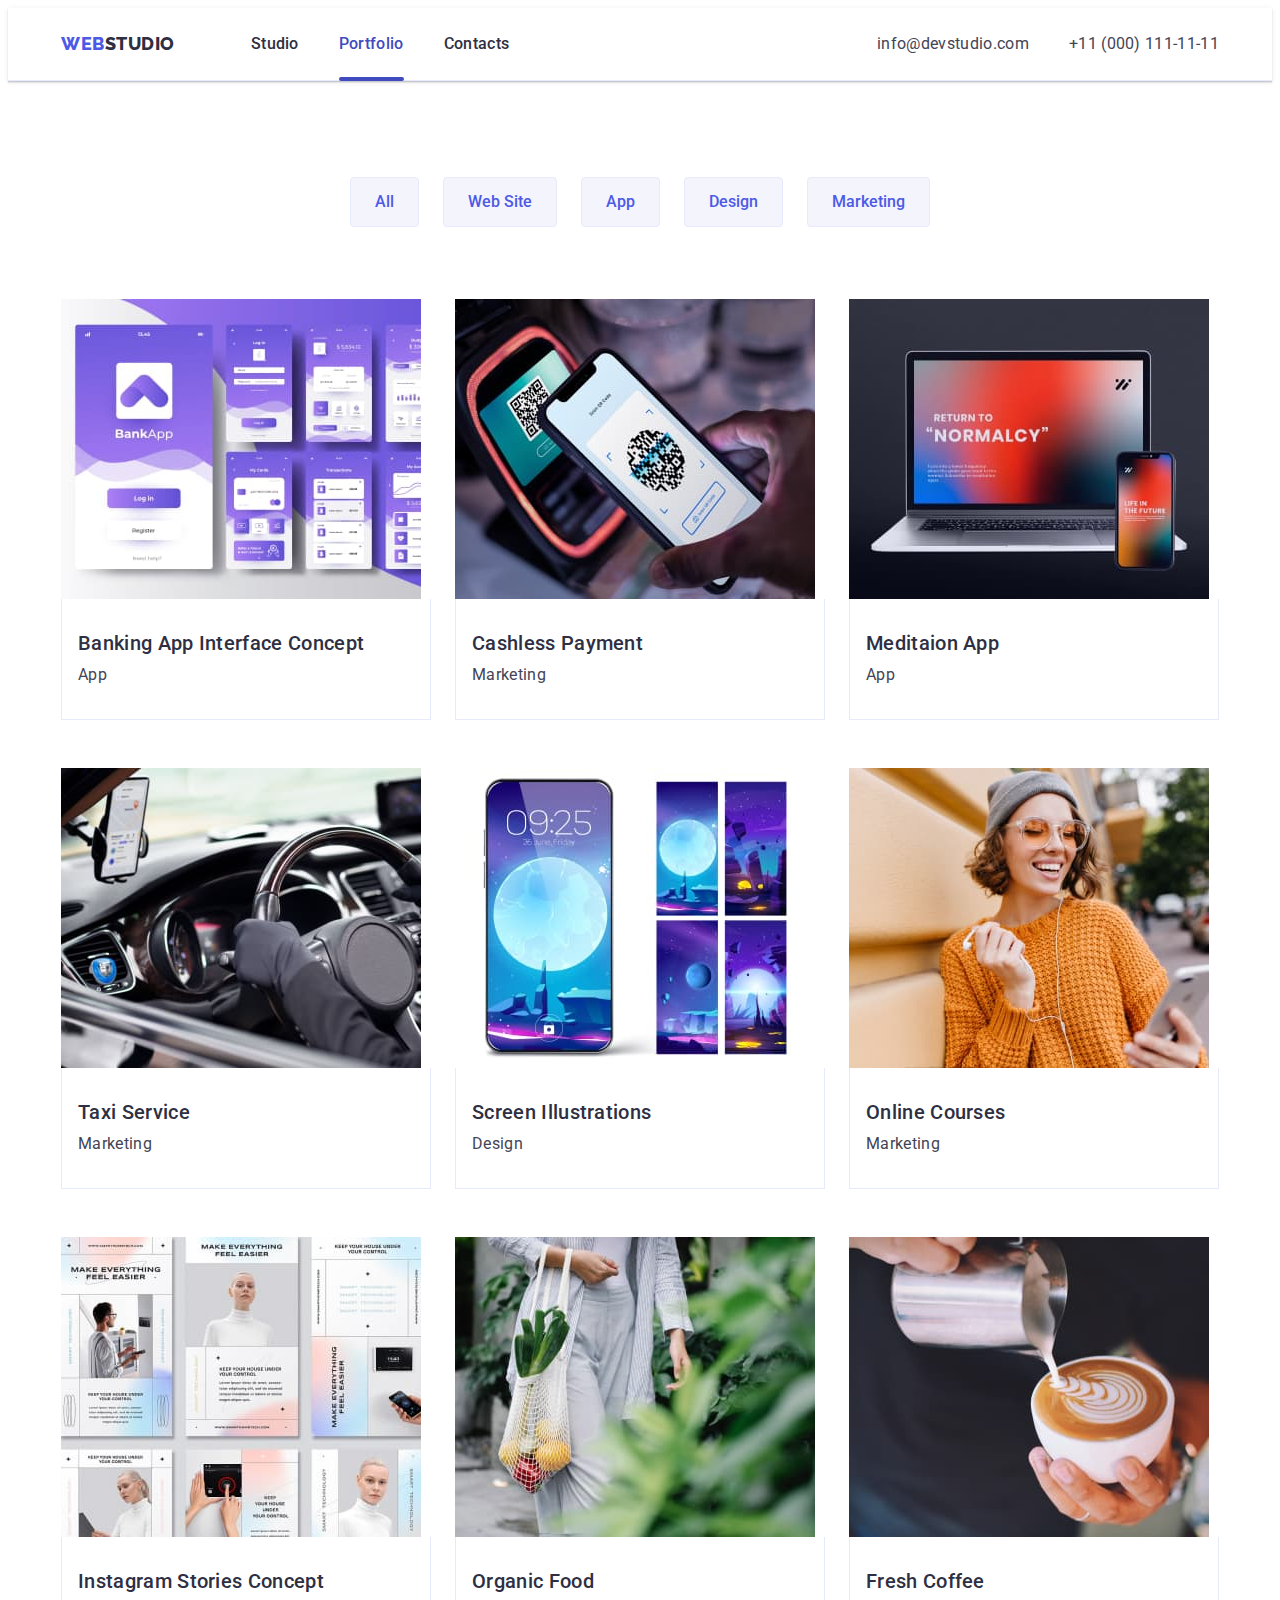
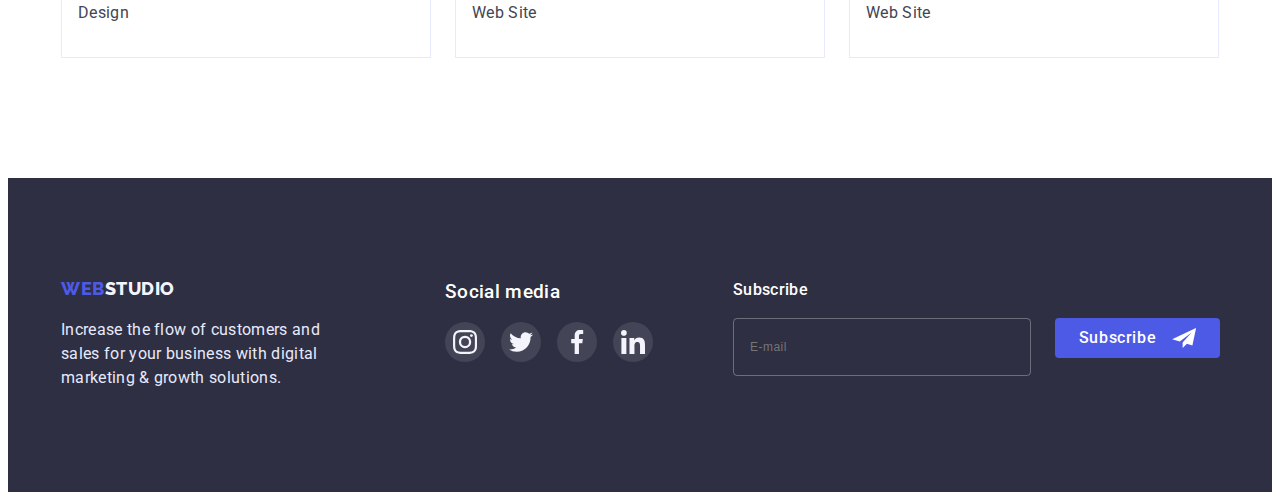
==== portfolio.html @ 8d7dc29b "Initial commit" ====
<!DOCTYPE html>
<html lang="en">
  <head>
    <meta charset="UTF-8" />
    <meta http-equiv="X-UA-Compatible" content="IE=edge" />
    <meta name="viewport" content="width=device-width, initial-scale=1.0" />
    <title>Portfolio</title>

    <link rel="preconnect" href="https://fonts.googleapis.com" />
    <link rel="preconnect" href="https://fonts.gstatic.com" crossorigin />
    <link
      href="https://fonts.googleapis.com/css2?family=Raleway:wght@800&family=Roboto:wght@400;500;700;900&display=swap"
      rel="stylesheet"
    />

    <link
      rel="stylesheet"
      href="https://cdnjs.cloudflare.com/ajax/libs/modern-normalize/1.1.0/modern-normalize.min.css"
      integrity="sha512-wpPYUAdjBVSE4KJnH1VR1HeZfpl1ub8YT/NKx4PuQ5NmX2tKuGu6U/JRp5y+Y8XG2tV+wKQpNHVUX03MfMFn9Q=="
      crossorigin="anonymous"
      referrerpolicy="no-referrer"
    />

    <link rel="stylesheet" href="./css/styles.css" />
  </head>
  <body>
    <!-- Шапка -->
    <header class="header">
      <div class="container">
        <div class="heder-container">
          <nav class="nav">
            <a href="./index.html" class="logo-header"
              ><span class="web">WEB</span>STUDIO</a
            >
            <ul class="nav-list list">
              <li class="nav-item">
                <a class="nav-link" href="./index.html">Studio</a>
              </li>
              <li class="nav-item">
                <a class="nav-link current" href="./portfolio.html"
                  >Portfolio</a
                >
              </li>
              <li class="nav-item">
                <a class="nav-link" href="">Contacts</a>
              </li>
            </ul>
          </nav>

          <!-- контакти -->

          <address class="address">
            <ul class="address-list list">
              <li class="address-item">
                <a class="link-address" href="mailto:info@devstudio.com"
                  >info@devstudio.com</a
                >
              </li>
              <li>
                <a class="link-address" href="tel:+110001111111"
                  >+11 (000) 111-11-11</a
                >
              </li>
            </ul>
          </address>
        </div>
      </div>
    </header>

    <main>
      <section class="section-filter">
        <div class="container">
          <h1 class="visually-hidden">Filter</h1>
          <ul class="filter-list list">
            <li class="buton">
              <button type="button" class="filter-button">All</button>
            </li>
            <li class="buton">
              <button type="button" class="filter-button">Web Site</button>
            </li>
            <li class="buton">
              <button type="button" class="filter-button">App</button>
            </li>
            <li class="buton">
              <button type="button" class="filter-button">Design</button>
            </li>
            <li class="buton">
              <button type="button" class="filter-button">Marketing</button>
            </li>
          </ul>
          <ul class="portfolio-list list">
            <li class="portfolio-list-item">
              <div class="portfolio-card">
                <div class="portfolio-img">
                  <img
                    src="./images/banking-app.jpg"
                    alt="banking-app"
                    width="360"
                  />
                  <div class="portfolio-description">
                    <p>
                      14 Stylish and User-Friendly App Design Concepts · Task
                      Manager App · Calorie Tracker App · Exotic Fruit Ecommerce
                      App · Cloud Storage App
                    </p>
                  </div>
                </div>
                <div class="portfolio-container">
                  <h2 class="portfolio-title">Banking App Interface Concept</h2>
                  <p class="portfolio-text">App</p>
                </div>
              </div>
            </li>
            <li class="portfolio-list-item">
              <div class="portfolio-card">
                <div class="portfolio-img">
                  <img
                    src="./images/cashless-payment.jpg"
                    alt="cashless-payment"
                    width="360"
                  />
                  <div class="portfolio-description">
                    <p>
                      14 Stylish and User-Friendly App Design Concepts · Task
                      Manager App · Calorie Tracker App · Exotic Fruit Ecommerce
                      App · Cloud Storage App
                    </p>
                  </div>
                </div>
                <div class="portfolio-container">
                  <h2 class="portfolio-title">Cashless Payment</h2>
                  <p class="portfolio-text">Marketing</p>
                </div>
              </div>
            </li>
            <li class="portfolio-list-item">
              <div class="portfolio-card">
                <div class="portfolio-img">
                  <img
                    src="./images/meditaion-app.jpg"
                    alt="meditaion-app"
                    width="360"
                  />
                  <div class="portfolio-description">
                    <p>
                      14 Stylish and User-Friendly App Design Concepts · Task
                      Manager App · Calorie Tracker App · Exotic Fruit Ecommerce
                      App · Cloud Storage App
                    </p>
                  </div>
                </div>
                <div class="portfolio-container">
                  <h2 class="portfolio-title">Meditaion App</h2>
                  <p class="portfolio-text">App</p>
                </div>
              </div>
            </li>
            <li class="portfolio-list-item">
              <div class="portfolio-card">
                <div class="portfolio-img">
                  <img
                    src="./images/taxi-service.jpg"
                    alt="taxi-service"
                    width="360"
                  />
                  <div class="portfolio-description">
                    <p>
                      14 Stylish and User-Friendly App Design Concepts · Task
                      Manager App · Calorie Tracker App · Exotic Fruit Ecommerce
                      App · Cloud Storage App
                    </p>
                  </div>
                </div>
                <div class="portfolio-container">
                  <h2 class="portfolio-title">Taxi Service</h2>
                  <p class="portfolio-text">Marketing</p>
                </div>
              </div>
            </li>
            <li class="portfolio-list-item">
              <div class="portfolio-card">
                <div class="portfolio-img">
                  <img
                    src="./images/screen-illustrations.jpg"
                    alt="screen-illustrations"
                    width="360"
                  />
                  <div class="portfolio-description">
                    <p>
                      14 Stylish and User-Friendly App Design Concepts · Task
                      Manager App · Calorie Tracker App · Exotic Fruit Ecommerce
                      App · Cloud Storage App
                    </p>
                  </div>
                </div>
                <div class="portfolio-container">
                  <h2 class="portfolio-title">Screen Illustrations</h2>
                  <p class="portfolio-text">Design</p>
                </div>
              </div>
            </li>
            <li class="portfolio-list-item">
              <div class="portfolio-card">
                <div class="portfolio-img">
                  <img
                    src="./images/online-courses.jpg"
                    alt="online-courses"
                    width="360"
                  />
                  <div class="portfolio-description">
                    <p>
                      14 Stylish and User-Friendly App Design Concepts · Task
                      Manager App · Calorie Tracker App · Exotic Fruit Ecommerce
                      App · Cloud Storage App
                    </p>
                  </div>
                </div>
                <div class="portfolio-container">
                  <h2 class="portfolio-title">Online Courses</h2>
                  <p class="portfolio-text">Marketing</p>
                </div>
              </div>
            </li>
            <li class="portfolio-list-item">
              <div class="portfolio-card">
                <div class="portfolio-img">
                  <img
                    src="./images/instagram-stories-concept.jpg"
                    alt="instagram-stories-concept"
                    width="360"
                  />
                  <div class="portfolio-description">
                    <p>
                      14 Stylish and User-Friendly App Design Concepts · Task
                      Manager App · Calorie Tracker App · Exotic Fruit Ecommerce
                      App · Cloud Storage App
                    </p>
                  </div>
                </div>
                <div class="portfolio-container">
                  <h2 class="portfolio-title">Instagram Stories Concept</h2>
                  <p class="portfolio-text">Design</p>
                </div>
              </div>
            </li>
            <li class="portfolio-list-item">
              <div class="portfolio-card">
                <div class="portfolio-img">
                  <img
                    src="./images/organic-food.jpg"
                    alt="organic-food"
                    width="360"
                  />
                  <div class="portfolio-description">
                    <p>
                      14 Stylish and User-Friendly App Design Concepts · Task
                      Manager App · Calorie Tracker App · Exotic Fruit Ecommerce
                      App · Cloud Storage App
                    </p>
                  </div>
                </div>
                <div class="portfolio-container">
                  <h2 class="portfolio-title">Organic Food</h2>
                  <p class="portfolio-text">Web Site</p>
                </div>
              </div>
            </li>
            <li class="portfolio-list-item">
              <div class="portfolio-card">
                <div class="portfolio-img">
                  <img
                    src="./images/fresh-coffee.jpg"
                    alt="fresh-coffee"
                    width="360"
                  />
                  <div class="portfolio-description">
                    <p>
                      14 Stylish and User-Friendly App Design Concepts · Task
                      Manager App · Calorie Tracker App · Exotic Fruit Ecommerce
                      App · Cloud Storage App
                    </p>
                  </div>
                </div>
                <div class="portfolio-container">
                  <h2 class="portfolio-title">Fresh Coffee</h2>
                  <p class="portfolio-text">Web Site</p>
                </div>
              </div>
            </li>
          </ul>
        </div>
      </section>
    </main>

    <footer class="footer">
      <div class="container">
        <div class="footer-container">
          <div class="footer-text-container">
            <a href="./index.html" class="logo-footer"
              ><span class="web-footer">WEB</span>STUDIO</a
            >
            <p class="footer-text">
              Increase the flow of customers and sales for your business with
              digital marketing & growth solutions.
            </p>
          </div>

          <div class="footer-container-social">
            <h3 class="footer-social-text">Social media</h3>
            <ul class="footer-list list">
              <li class="footer-list-item">
                <a class="footer-link" href="">
                  <svg class="footer-icon">
                    <use href="./images/icons.svg#icon-instagram"></use>
                  </svg>
                </a>
              </li>
              <li class="footer-list-item">
                <a class="footer-link" href="">
                  <svg class="footer-icon">
                    <use href="./images/icons.svg#icon-twitter"></use>
                  </svg>
                </a>
              </li>
              <li class="footer-list-item">
                <a class="footer-link" href="">
                  <svg class="footer-icon">
                    <use href="./images/icons.svg#icon-facebook"></use>
                  </svg>
                </a>
              </li>
              <li class="footer-list-item">
                <a class="footer-link" href="">
                  <svg class="footer-icon">
                    <use href="./images/icons.svg#icon-linkedin"></use>
                  </svg>
                </a>
              </li>
            </ul>
          </div>

          <div class="footer-form">
            <p class="footer-form-title">Subscribe</p>
            <form class="subscription-form" name="mail">
              <input
                class="subscription"
                type="email"
                name="email"
                placeholder="E-mail"
              />
              <button class="button-footer" type="submit">
                Subscribe
                <svg width="24" height="20">
                  <use href="./images/icons.svg#icon-icon-send"></use>
                </svg>
              </button>
            </form>
          </div>
        </div>
      </div>
    </footer>
  </body>
</html>
---- css/styles.css ----
:root {
  --color-primary: #2e2f42;
  --color-primary-inverted: #ffffff;
  --color-inverted: #f4f4fd;
  --color-secondary: #434455;
  --color-secondary-inverted: #4d5ae5;
  --color-footer-text: #e7e9fc;
  --color-hover: #404bbf;
  --color-lihte: #e5e5e5;
  --color-background-modal: #fcfcfc;
}

body {
  color: var(--color-secondary);
  background-color: var(--color-primary-inverted);
  font-family: "Roboto", sans-serif;
  font-size: 16px;
  line-height: 1.5;
  letter-spacing: 0.02em;
}

.container {
  max-width: 1158px;
  margin: 0 auto;
  padding: 0 15px;
}

.visually-hidden {
  position: absolute;
  width: 1px;
  height: 1px;
  margin: -1px;
  border: 0;
  padding: 0;
  white-space: nowrap;
  clip-path: inset(100%);
  clip: rect(0 0 0 0);
  overflow: hidden;
}

p,
h1,
h2,
h3,
h4,
h5,
h6 {
  margin: 0;
}

.list {
  list-style: none;
}

img {
  display: block;
  max-width: 100%;
  height: auto;
}

.feature,
.works,
.team {
  padding-bottom: 120px;
}

/* шапка */
.header {
  border-bottom: 1px solid var(--color-footer-text);
  box-shadow: 0px 2px 1px rgba(46, 47, 66, 0.08),
    0px 1px 1px rgba(46, 47, 66, 0.16), 0px 1px 6px rgba(46, 47, 66, 0.08);
}

.heder-container {
  display: flex;
}

/* навігація */

.logo-header {
  padding-top: 24px;
  padding-bottom: 24px;
}
.nav {
  display: flex;
  align-items: center;
}

.nav-list {
  display: flex;
  align-items: center;
  gap: 40px;
  margin: 0;
  padding-left: 0;
}

.current::after {
  position: absolute;
  left: 0;
  bottom: -4px;
  background-color: var(--color-hover);
  width: 100%;
  height: 4px;
  border-radius: 2px;
  content: "";
}

.nav-link {
  position: relative;
  padding-top: 24px;
  padding-bottom: 24px;
  color: var(--color-primary);
  text-decoration: none;
  font-weight: 500;
  transition: color 250ms cubic-bezier(0.4, 0, 0.2, 1);
}

.nav-link:hover,
.nav-link:focus {
  color: var(--color-hover);
}

.nav-list .nav-link.current {
  color: var(--color-hover);
}

/* адрес */
.address {
  display: flex;
  margin-left: auto;
  align-items: center;
}

.address-list {
  display: flex;
  align-items: center;
  gap: 40px;
  margin: 0;
  padding-left: 0;
}

.link-address {
  color: var(--color-secondary);
  text-decoration: none;
  font-style: normal;
  transition: color 250ms cubic-bezier(0.4, 0, 0.2, 1);
}

.link-address:hover,
.link-address:focus {
  color: var(--color-hover);
}

/* логотип */
.logo-header {
  margin-right: 76px;
  color: var(--color-primary);
  text-decoration: none;
  font-family: "Raleway";
  font-weight: 800;
  font-size: 18px;
  line-height: 1.33;
  letter-spacing: 0.03em;
  text-transform: uppercase;
}
.web {
  color: var(--color-secondary-inverted);
}

/* герой */
.hero {
  padding-top: 188px;
  padding-bottom: 188px;
  background-color: var(--color-secondary);
  background-image: linear-gradient(
      rgba(46, 47, 66, 0.7),
      rgba(46, 47, 66, 0.7)
    ),
    url(../images/background-hero.jpg);
  background-repeat: no-repeat;
  background-size: cover;
  background-position: center;
  text-align: center;
  max-width: 1440px;
  margin-left: auto;
  margin-right: auto;
}
.button-servise {
  color: var(--color-inverted);
  background-color: var(--color-secondary-inverted);
  box-shadow: 0px 4px 4px rgba(0, 0, 0, 0.15);
  border-radius: 4px;
  cursor: pointer;
  font-family: "Roboto";
  font-style: normal;
  font-weight: 500;
  font-size: 16px;
  line-height: 1.5;
  letter-spacing: 0.04em;
  text-align: center;
  padding: 16px 32px;
  border: none;
  transition: background-color 250ms cubic-bezier(0.4, 0, 0.2, 1);
}

.button-servise:hover,
.button-servise:focus {
  color: var(--color-inverted);
  background-color: var(--color-hover);
}

.hero-title {
  margin: 0 auto 48px auto;
  width: 496px;
  color: var(--color-primary-inverted);
  font-size: 56px;
  line-height: 1.07;
  text-align: center;
}

/* особливості */
.feature {
  padding-top: 120px;
}

.feature-container {
  display: flex;
  justify-content: center;
  align-items: center;
  background-color: var(--color-inverted);
  border-radius: 4px;
  width: 264px;
  height: 112px;
  margin-bottom: 8px;
}

.feature-icon {
  width: 60px;
  height: 64px;
}

.feature-list {
  display: flex;
  justify-content: space-between;
  margin: 0;
  padding-left: 0;
}
.feature-list-item {
  display: block;
  flex-basis: calc((100% - 72px) / 4);
}

.feature-titles {
  margin-bottom: 8px;
  color: var(--color-primary);
  font-weight: 500;
  font-size: 20px;
  line-height: 1.2;
}

/* наші роботи */

.works-list {
  display: flex;
  justify-content: space-between;
  margin: 0;
  padding-left: 0;
}

.works-list-item {
  flex-basis: calc((100% - 48px) / 3);
}

.section-title {
  margin-bottom: 72px;

  color: var(--color-primary);
  font-size: 36px;
  line-height: 1.11;
  text-align: center;
  text-transform: capitalize;
}

/* наша команда */

.team {
  background-color: var(--color-inverted);
  padding-top: 120px;
}

.team-list {
  display: flex;
  justify-content: space-between;

  padding-left: 0;
  margin: 0;
}

.team-list-item {
  padding-bottom: 32px;
  text-align: center;
  flex-basis: calc((100% - 72px) / 4);
  background: var(--color-primary-inverted);
  box-shadow: 0px 1px 6px rgba(46, 47, 66, 0.08),
    0px 1px 1px rgba(46, 47, 66, 0.16), 0px 2px 1px rgba(46, 47, 66, 0.08);
  border-radius: 0px 0px 4px 4px;
}

.team-title {
  margin-top: 32px;
  margin-bottom: 8px;
  font-weight: 500;
  font-size: 20px;
  line-height: 1.2;
}

.socials-list {
  display: flex;
  justify-content: center;
  padding-left: 0;
  gap: 24px;
  margin-top: 8px;
}

.social-list-item {
  width: 40px;
  height: 40px;
}

.social-link {
  display: flex;
  align-items: center;
  justify-content: center;
  border-radius: 50px;
  width: 100%;
  height: 100%;
  background-color: var(--color-secondary-inverted);
  fill: var(--color-primary-inverted);
  transition: background-color 250ms cubic-bezier(0.4, 0, 0.2, 1);
}
.social-link:hover,
.social-link:focus {
  background-color: var(--color-hover);
}

.social-list-icon {
  height: 16px;
  width: 16px;
}

/* Клієнти */
.Customers {
  padding-top: 130px;
  padding-bottom: 120px;
}

.customers-container {
  display: flex;
  justify-content: center;
  align-items: center;
  width: 168px;
  height: 88px;
}

.customers-list {
  display: flex;
  margin: 0;
  padding-left: 0;
  gap: 24px;
}

.customers-list-icon {
  width: 104px;
  height: 56px;
}

.customers-link {
  display: flex;
  justify-content: center;
  align-items: center;
  border: 1px solid #8e8f99;
  border-radius: 4px;
  width: 100%;
  height: 100%;
  fill: #8e8f99;
  transition: fill 250ms cubic-bezier(0.4, 0, 0.2, 1),
    border 250ms cubic-bezier(0.4, 0, 0.2, 1);
}

.customers-link:hover,
.customers-link:focus {
  fill: var(--color-hover);
  border: 1px solid var(--color-hover);
}

/* підвал */
.footer {
  padding: 100px 0;
  background-color: var(--color-primary);
}
.logo-footer {
  color: var(--color-inverted);
  text-decoration: none;
  font-family: "Raleway";
  font-weight: 800;
  font-size: 18px;
  line-height: 1.17;
  letter-spacing: 0.03em;
  text-transform: uppercase;
}

.web-footer {
  color: var(--color-secondary-inverted);
}

.footer-text {
  margin-top: 16px;
  color: var(--color-footer-text);
  width: 264px;
  height: 72px;
}

.footer-container {
  display: flex;
}

.footer-text-container {
  margin-right: 120px;
}

.footer-social-text {
  color: var(--color-primary-inverted);
  font-weight: 500;
  margin-bottom: 16px;
}

.footer-list {
  display: flex;
  justify-content: center;
  align-items: center;
  margin: 0;
  padding-left: 0;
  margin-bottom: 30px;
  gap: 16px;
}

.footer-link {
  display: flex;
  align-items: center;
  justify-content: center;
  border-radius: 50px;
  width: 100%;
  height: 100%;
  fill: var(--color-inverted);
  background-color: rgba(255, 255, 255, 0.1);
  transition: background-color 250ms cubic-bezier(0.4, 0, 0.2, 1);
}

.footer-link:hover,
.footer-link:focus {
  background-color: #31d0aa;
}

.footer-list-item {
  width: 40px;
  height: 40px;
}

.footer-icon {
  width: 24px;
  height: 24px;
}

.footer-form {
  margin-left: 80px;
}

.footer-form-title {
  color: var(--color-primary-inverted);
  font-weight: 500;
  line-height: 1.5;
  letter-spacing: 0.02em;
}

.subscription-form {
  display: flex;
  gap: 24px;
  margin-top: 16px;
}

.subscription {
  width: 264px;
  height: 40px;
  font-size: 12px;
  line-height: 2;
  letter-spacing: 0.04em;
  color: rgba(255, 255, 255, 0.6);
  background-color: transparent;
  border: 1px solid rgba(255, 255, 255, 0.3);
  border-radius: 4px;
  padding: 8px 16px;
}

.button-footer {
  display: flex;
  align-items: center;
  justify-content: center;
  gap: 16px;
  width: 165px;
  height: 40px;
  font-family: "Roboto", sans-serif;
  font-style: normal;
  font-weight: 500;
  font-size: 16px;
  line-height: 1.5;
  letter-spacing: 0.04em;
  color: var(--color-primary-inverted);
  background: var(--color-secondary-inverted);
  border-radius: 4px;
  border-color: transparent;
  cursor: pointer;
  transition: background-color 250ms cubic-bezier(0.4, 0, 0.2, 1);
}

.button-footer:hover,
.button-footer:focus {
  background-color: var(--color-hover);
}

/*  СТОРІНКА ПОРТФОЛІО */

.section-filter {
  padding-top: 96px;
  padding-bottom: 120px;
}

/* кнопки */
.filter-list {
  display: flex;
  justify-content: center;
  gap: 24px;
  margin-bottom: 72px;
  margin-top: 0;
  padding-left: 0;
}

.filter-button {
  color: var(--color-secondary-inverted);
  background-color: var(--color-inverted);
  border: 1px solid var(--color-footer-text);
  border-radius: 4px;
  cursor: pointer;
  font-family: "Roboto";
  font-style: normal;
  font-weight: 500;
  font-size: 16px;
  line-height: 1.5;
  padding: 12px 24px;
  transition: color 250ms cubic-bezier(0.4, 0, 0.2, 1),
    background-color 250ms cubic-bezier(0.4, 0, 0.2, 1),
    box-shadow 250ms cubic-bezier(0.4, 0, 0.2, 1);
}

.filter-button:hover,
.filter-button:focus {
  color: var(--color-inverted);
  background-color: var(--color-hover);
  box-shadow: 0px 3px 1px rgba(0, 0, 0, 0.1), 0px 2px 1px rgba(0, 0, 0, 0.08),
    0px 2px 2px rgba(0, 0, 0, 0.12);
}

.portfolio-list {
  display: flex;
  flex-wrap: wrap;
  gap: 24px;
  row-gap: 48px;
  margin: 0;
  padding-left: 0;
}

.portfolio-img {
  position: relative;
  overflow: hidden;
}

.portfolio-description {
  position: absolute;
  top: 0;
  left: 0;
  width: 100%;
  height: 100%;
  padding: 40px 32px 0 32px;
  background-color: var(--color-secondary-inverted);
  color: var(--color-inverted);
  transform: translateY(100%);
  transition: transform 250ms;
}

.portfolio-card:hover .portfolio-description {
  transform: translateY(0%);
}

.portfolio-list-item {
  flex-basis: calc((100% - 48px) / 3);
  transition: box-shadow 250ms cubic-bezier(0.4, 0, 0.2, 1);
}

.portfolio-list-item:hover {
  box-shadow: 0px 1px 6px rgba(46, 47, 66, 0.08),
    0px 1px 1px rgba(46, 47, 66, 0.16), 0px 2px 1px rgba(46, 47, 66, 0.08);
}

.portfolio-container {
  border: 1px solid var(--color-footer-text);
  border-top: none;
  padding-left: 16px;
  padding-top: 32px;
  padding-bottom: 32px;
}

.portfolio-title {
  margin-bottom: 8px;

  color: var(--color-primary);
  font-weight: 500;
  font-size: 20px;
  line-height: 1.2;
}

.portfolio-text {
  color: var(--color-secondary);
  margin: 0;
}

/* модальне вікно */
.backdrop {
  position: fixed;
  top: 0;
  left: 0;
  display: flex;
  justify-content: center;
  align-items: center;
  width: 100%;
  height: 100%;
  padding: 10px 0;
  background-color: rgba(46, 47, 66, 0.4);
  transition: opacity 500ms cubic-bezier(0.4, 0, 0.2, 1),
    visibility 500ms cubic-bezier(0.4, 0, 0.2, 1);
}

.backdrop.is-hidden {
  opacity: 0;
  visibility: hidden;
  pointer-events: none;
}

.modal {
  position: relative;
  max-width: 408px;
  max-height: 576px;
  width: 100%;
  height: 100%;
  border-radius: 4px;
  padding: 72px 24px 24px 24px;
  background-color: var(--color-background-modal);
  transform: scale(1);
  transition: transform 500ms cubic-bezier(0.4, 0, 0.2, 1);
}

.backdrop.is-hidden .modal {
  transform: scale(0);
}

.modal-close {
  position: absolute;
  top: 24px;
  right: 24px;
  display: flex;
  justify-content: center;
  align-items: center;
  border-radius: 50%;
  outline-color: var(--color-secondary-inverted);
  width: 24px;
  height: 24px;
  cursor: pointer;
  background-color: var(--color-footer-text);
  border: 1px solid rgba(0, 0, 0, 0.1);
  transition: color 250ms cubic-bezier(0.4, 0, 0.2, 1),
    background-color 250ms cubic-bezier(0.4, 0, 0.2, 1);
}

.modal-close:hover,
.modal-close:focus {
  fill: var(--color-primary-inverted);
  background-color: var(--color-hover);
}

.form-title {
  font-weight: 500;
  text-align: center;
  letter-spacing: 0.02em;
  margin-bottom: 16px;
  color: var(--color-primary);
}

.form-icon {
  position: relative;
  margin-bottom: 8px;
}

.user-info {
  display: block;
  font-size: 12px;
  line-height: 1.17;
  letter-spacing: 0.01em;
  color: #8e8f99;
  margin-bottom: 4px;
}

.input-field {
  position: relative;
  padding-left: 36px;
  width: 360px;
  outline: none;
  height: 40px;
  background-color: transparent;
  border: 1px solid rgba(33, 33, 33, 0.2);
  border-radius: 4px;
  transition: border 250ms cubic-bezier(0.4, 0, 0.2, 1);
}

.input-field:focus {
  border: 1px solid var(--color-secondary-inverted);
  border-radius: 4px;
}

.input-svg {
  position: absolute;
  fill: var(--color-primary);
  left: 16px;
  top: 25%;
  transition: fill 250ms cubic-bezier(0.4, 0, 0.2, 1);
}

.input-field:focus + .input-svg {
  fill: #404bbf;
}

.user-comment {
  display: block;
  width: 360px;
  height: 120px;
  outline: none;
  border: 1px solid rgba(33, 33, 33, 0.2);
  border-radius: 4px;
  background-color: transparent;
  padding: 8px 16px;
  resize: none;
  margin-bottom: 16px;
  transition: border 250ms cubic-bezier(0.4, 0, 0.2, 1);
}

.user-comment:focus {
  border: 1px solid var(--color-secondary-inverted);
  border-radius: 4px;
}

.checkbox-label {
  display: flex;
  align-items: center;
  font-size: 12px;
  line-height: 1.17;
  color: #757575;
}

.check-input {
  appearance: none;
}

.check-box {
  display: inline-block;
  height: 16px;
  width: 16px;
  border: 1px solid var(--color-hover);
  border-radius: 2px;
  margin-right: 8px;
}

.check-input:checked + .check-box {
  background-size: contain;
  background-color: var(--color-hover);
  color: var(--color-primary-inverted);
  background-position: center;
  background-repeat: no-repeat;
  background-image: url(../images/svg/Vector.svg);
}

.form-text {
  position: relative;
  font-size: 12px;
  line-height: 1.17;
  color: #757575;
  flex: none;
  order: 1;
  flex-grow: 0;
}

.privacy-policy {
  color: var(--color-secondary-inverted);
}

.button-form {
  display: block;
  width: 169px;
  height: 56px;
  margin: 24px 96px 0 96px;
}
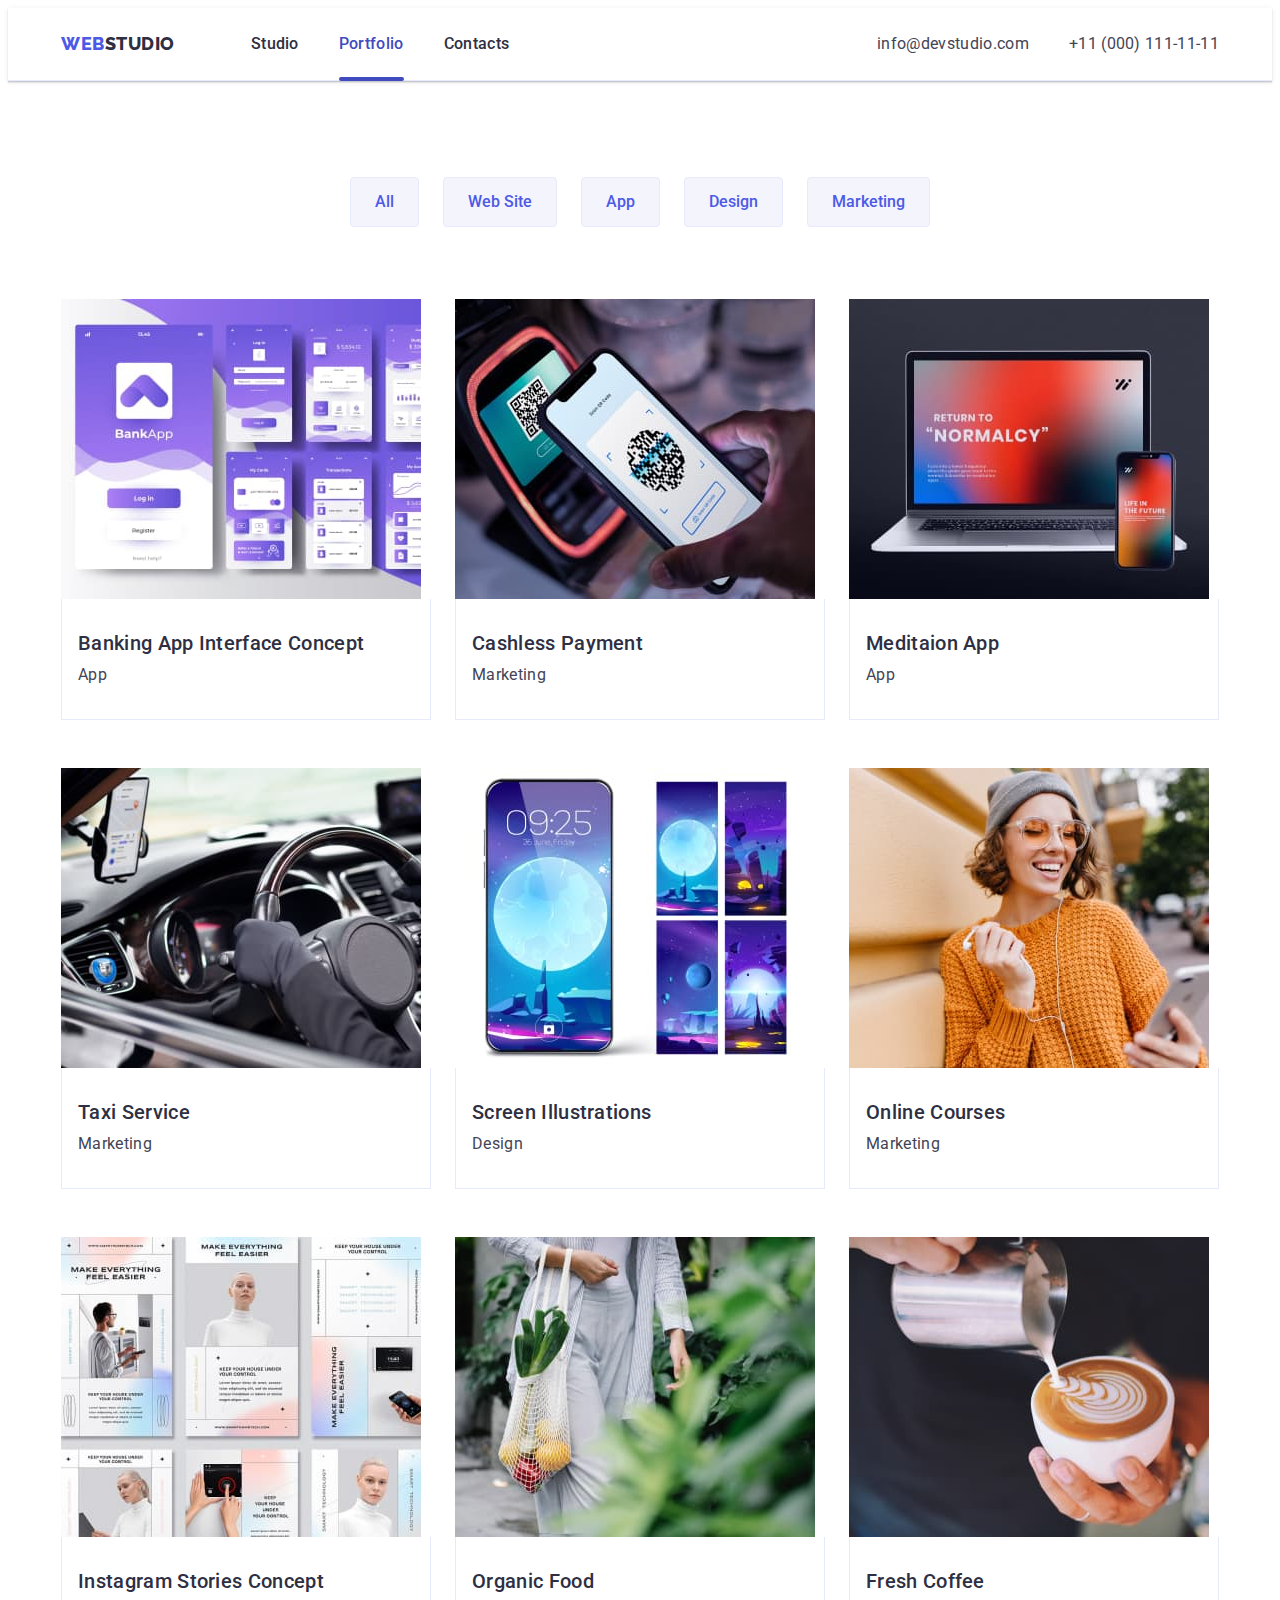
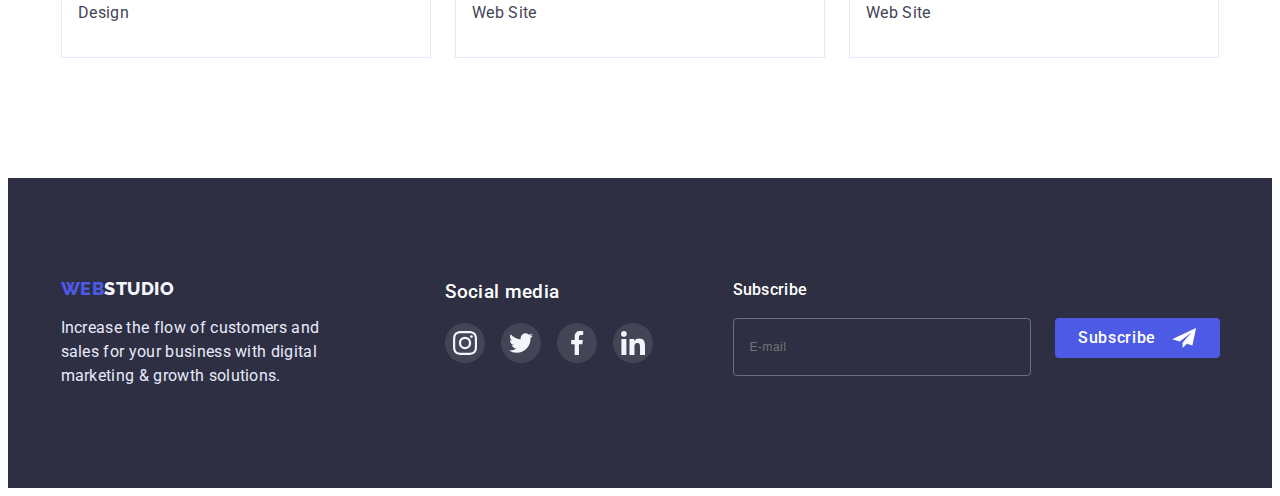
==== commit 4e78321d: "added adaptive" ====
--- a/portfolio.html
+++ b/portfolio.html
@@ -27,7 +27,7 @@
     <!-- Шапка -->
     <header class="header">
       <div class="container">
-        <div class="heder-container">
+        <div class="heder-container-desktop">
           <nav class="nav">
             <a href="./index.html" class="logo-header"
               ><span class="web">WEB</span>STUDIO</a
@@ -47,8 +47,6 @@
             </ul>
           </nav>
 
-          <!-- контакти -->
-
           <address class="address">
             <ul class="address-list list">
               <li class="address-item">
@@ -63,6 +61,24 @@
               </li>
             </ul>
           </address>
+        </div>
+        <div class="heder-container-mobile">
+          <a href="./index.html" class="logo-header"
+            ><span class="web">WEB</span>STUDIO</a
+          >
+          <button
+            class="header-burger js-open-menu"
+            type="button"
+            aria-expanded="false"
+            aria-controls="mobile-menu"
+          >
+            <svg width="29" height="18">
+              <use
+                class="burger-icon"
+                href="./images/icons.svg#icon-charm_menu-hamburger"
+              ></use>
+            </svg>
+          </button>
         </div>
       </div>
     </header>
--- a/css/styles.css
+++ b/css/styles.css
@@ -19,10 +19,27 @@
   letter-spacing: 0.02em;
 }
 
+/* Components */
 .container {
-  max-width: 1158px;
+  max-width: 428px;
   margin: 0 auto;
   padding: 0 15px;
+}
+
+/* Tablet */
+
+@media screen and (min-width: 768px) {
+  .container {
+    max-width: 768px;
+  }
+}
+
+/* Desktop */
+
+@media screen and (min-width: 1200px) {
+  .container {
+    max-width: 1158px;
+  }
 }
 
 .visually-hidden {
@@ -58,10 +75,30 @@
   height: auto;
 }
 
+.section-title {
+  margin-bottom: 72px;
+  font-weight: 700;
+  color: var(--color-primary);
+  font-size: 36px;
+  line-height: 1.11;
+  text-align: center;
+  text-transform: capitalize;
+}
+
 .feature,
-.works,
-.team {
-  padding-bottom: 120px;
+.team,
+.customers {
+  padding-top: 96px;
+  padding-bottom: 96px;
+}
+
+@media screen and (min-width: 1200px) {
+  .feature,
+  .team,
+  .customers {
+    padding-top: 120px;
+    padding-bottom: 120px;
+  }
 }
 
 /* шапка */
@@ -71,8 +108,43 @@
     0px 1px 1px rgba(46, 47, 66, 0.16), 0px 1px 6px rgba(46, 47, 66, 0.08);
 }
 
-.heder-container {
-  display: flex;
+.heder-container-mobile {
+  display: flex;
+  justify-content: space-between;
+  align-items: center;
+  height: 72px;
+  margin-right: 0;
+}
+
+@media screen and (min-width: 768px) {
+  .heder-container-mobile {
+    display: none;
+  }
+}
+
+.heder-container-desktop {
+  display: none;
+}
+
+@media screen and (min-width: 768px) {
+  .heder-container-desktop {
+    display: flex;
+  }
+}
+
+.header-burger {
+  display: flex;
+  justify-content: center;
+  align-items: center;
+  background-color: transparent;
+  border: none;
+  padding: 0;
+  width: 35px;
+  height: 22px;
+}
+
+.burger-icon {
+  fill: var(--color-primary);
 }
 
 /* навігація */
@@ -132,11 +204,19 @@
 }
 
 .address-list {
-  display: flex;
-  align-items: center;
-  gap: 40px;
+  gap: 12px;
   margin: 0;
   padding-left: 0;
+}
+
+@media screen and (min-width: 1200px) {
+  .address-list {
+    display: flex;
+    align-items: center;
+    gap: 40px;
+    margin: 0;
+    padding-left: 0;
+  }
 }
 
 .link-address {
@@ -169,22 +249,88 @@
 
 /* герой */
 .hero {
-  padding-top: 188px;
-  padding-bottom: 188px;
+  padding-top: 112px;
+  padding-bottom: 112px;
   background-color: var(--color-secondary);
   background-image: linear-gradient(
       rgba(46, 47, 66, 0.7),
       rgba(46, 47, 66, 0.7)
     ),
-    url(../images/background-hero.jpg);
+    url(../images/Dark-bg-mobile.jpg);
   background-repeat: no-repeat;
   background-size: cover;
   background-position: center;
   text-align: center;
-  max-width: 1440px;
+  max-width: 428px;
+  max-height: 432px;
   margin-left: auto;
   margin-right: auto;
 }
+
+@media (min-device-pixel-ratio: 2),
+  (min-resolution: 192dpi),
+  (min-resolution: 2dppx) {
+  .hero {
+    background-image: linear-gradient(
+        rgba(46, 47, 66, 0.7),
+        rgba(46, 47, 66, 0.7)
+      ),
+      url(../images/Dark-bg-mobile@2x.jpg);
+  }
+}
+
+@media screen and (min-width: 768px) {
+  .hero {
+    background-image: linear-gradient(
+        rgba(46, 47, 66, 0.7),
+        rgba(46, 47, 66, 0.7)
+      ),
+      url(../images/Dark-bg-tablet.jpg);
+    max-width: 768px;
+    max-height: 436px;
+  }
+}
+
+@media screen and (min-width: 768px) and (min-device-pixel-ratio: 2),
+  (min-resolution: 192dpi),
+  (min-resolution: 2dppx) {
+  .hero {
+    background-image: linear-gradient(
+        rgba(46, 47, 66, 0.7),
+        rgba(46, 47, 66, 0.7)
+      ),
+      url(../images/Dark-bg-tablet@2x.jpg);
+  }
+}
+
+@media screen and (min-width: 1200px) {
+  .hero {
+    padding-top: 188px;
+    padding-bottom: 188px;
+    background-color: var(--color-secondary);
+    background-image: linear-gradient(
+        rgba(46, 47, 66, 0.7),
+        rgba(46, 47, 66, 0.7)
+      ),
+      url(../images/background-hero.jpg);
+    text-align: center;
+    max-width: 1440px;
+    max-height: 600px;
+  }
+}
+
+@media screen and (min-width: 1200px) and (min-device-pixel-ratio: 2),
+  (min-resolution: 192dpi),
+  (min-resolution: 2dppx) {
+  .hero {
+    background-image: linear-gradient(
+        rgba(46, 47, 66, 0.7),
+        rgba(46, 47, 66, 0.7)
+      ),
+      url(../images/background-hero@2x.jpg);
+  }
+}
+
 .button-servise {
   color: var(--color-inverted);
   background-color: var(--color-secondary-inverted);
@@ -210,28 +356,50 @@
 }
 
 .hero-title {
-  margin: 0 auto 48px auto;
-  width: 496px;
+  margin: 0 auto 72px auto;
+  width: 320px;
+  height: 80px;
   color: var(--color-primary-inverted);
-  font-size: 56px;
-  line-height: 1.07;
+  font-weight: 700;
+  font-size: 36px;
+  line-height: 1.11;
   text-align: center;
 }
 
+@media screen and (max-width: 428px) {
+  .hero-title {
+    width: 290px;
+    font-size: 30px;
+  }
+}
+
+@media screen and (min-width: 768px) {
+  .hero-title {
+    margin: 0 auto 72px auto;
+    width: 496px;
+    height: 120px;
+    font-size: 56px;
+    line-height: 1.07;
+  }
+}
+
 /* особливості */
-.feature {
-  padding-top: 120px;
-}
 
 .feature-container {
-  display: flex;
-  justify-content: center;
-  align-items: center;
-  background-color: var(--color-inverted);
-  border-radius: 4px;
-  width: 264px;
-  height: 112px;
-  margin-bottom: 8px;
+  display: none;
+}
+
+@media screen and (min-width: 1200px) {
+  .feature-container {
+    display: flex;
+    justify-content: center;
+    align-items: center;
+    background-color: var(--color-inverted);
+    border-radius: 4px;
+    width: 264px;
+    height: 112px;
+    margin-bottom: 8px;
+  }
 }
 
 .feature-icon {
@@ -241,69 +409,131 @@
 
 .feature-list {
   display: flex;
+  flex-wrap: wrap;
+  gap: 24px;
+  row-gap: 72px;
+  padding-left: 0;
+  margin: 0;
+}
+
+@media screen and (min-width: 1200px) {
+  .feature-list {
+    display: flex;
+    justify-content: space-between;
+    margin: 0;
+    padding-left: 0;
+  }
+}
+
+.feature-list-item {
+  font-weight: 500;
+}
+
+@media screen and (min-width: 768px) {
+  .feature-list-item {
+    flex-basis: calc((100% - 24px) / 2);
+  }
+}
+
+@media screen and (min-width: 1200px) {
+  .feature-list-item {
+    flex-basis: calc((100% - 72px) / 4);
+    font-weight: 400;
+  }
+}
+
+.feature-titles {
+  margin-bottom: 8px;
+  color: var(--color-primary);
+  font-weight: 700;
+  font-size: 36px;
+  line-height: 1.2;
+}
+
+@media screen and (min-width: 1200px) {
+  .feature-titles {
+    font-weight: 500;
+    font-size: 20px;
+    line-height: 1.2;
+  }
+}
+
+/* наші роботи */
+
+.works {
+  padding-bottom: 120px;
+}
+
+.works-list {
+  display: flex;
   justify-content: space-between;
   margin: 0;
   padding-left: 0;
 }
-.feature-list-item {
-  display: block;
-  flex-basis: calc((100% - 72px) / 4);
-}
-
-.feature-titles {
-  margin-bottom: 8px;
-  color: var(--color-primary);
-  font-weight: 500;
-  font-size: 20px;
-  line-height: 1.2;
-}
-
-/* наші роботи */
-
-.works-list {
-  display: flex;
-  justify-content: space-between;
-  margin: 0;
-  padding-left: 0;
-}
 
 .works-list-item {
   flex-basis: calc((100% - 48px) / 3);
 }
 
-.section-title {
-  margin-bottom: 72px;
-
-  color: var(--color-primary);
-  font-size: 36px;
-  line-height: 1.11;
-  text-align: center;
-  text-transform: capitalize;
+@media screen and (max-width: 1200px) {
+  .works {
+    display: none;
+  }
 }
 
 /* наша команда */
 
 .team {
   background-color: var(--color-inverted);
-  padding-top: 120px;
 }
 
 .team-list {
   display: flex;
-  justify-content: space-between;
-
+  flex-wrap: wrap;
+  justify-content: center;
+  column-gap: 24px;
+  row-gap: 72px;
   padding-left: 0;
-  margin: 0;
-}
-
+  margin-top: 0;
+  margin-bottom: 0;
+}
+
+@media screen and (min-width: 768px) {
+  .team-list {
+    row-gap: 64px;
+  }
+}
+
+@media screen and (min-width: 1200px) {
+  .team-list {
+    display: flex;
+    flex-wrap: nowrap;
+    gap: 24px;
+    padding-left: 0;
+    margin: 0;
+  }
+}
 .team-list-item {
   padding-bottom: 32px;
   text-align: center;
-  flex-basis: calc((100% - 72px) / 4);
+  max-width: 264px;
+  flex-basis: 100%;
   background: var(--color-primary-inverted);
   box-shadow: 0px 1px 6px rgba(46, 47, 66, 0.08),
     0px 1px 1px rgba(46, 47, 66, 0.16), 0px 2px 1px rgba(46, 47, 66, 0.08);
   border-radius: 0px 0px 4px 4px;
+}
+
+@media screen and (min-width: 768px) {
+  .team-list-item {
+    flex-basis: calc((100% - 72px) / 2);
+  }
+}
+
+@media screen and (min-width: 1200px) {
+  .team-list-item {
+    flex-basis: calc((100% - 24px) / 4);
+  }
 }
 
 .team-title {
@@ -349,24 +579,39 @@
 }
 
 /* Клієнти */
-.Customers {
-  padding-top: 130px;
-  padding-bottom: 120px;
-}
 
 .customers-container {
   display: flex;
   justify-content: center;
   align-items: center;
-  width: 168px;
+  width: 190px;
   height: 88px;
 }
 
+@media screen and (min-width: 768px) {
+  .customers-container {
+    width: 168px;
+  }
+}
+
 .customers-list {
   display: flex;
+  flex-wrap: wrap;
+  justify-content: center;
+  column-gap: 16px;
+  row-gap: 72px;
   margin: 0;
   padding-left: 0;
-  gap: 24px;
+}
+
+@media screen and (min-width: 768px) {
+  .customers-list {
+    display: flex;
+    flex-wrap: wrap;
+    justify-content: center;
+    column-gap: 24px;
+    row-gap: 72px;
+  }
 }
 
 .customers-list-icon {
@@ -399,6 +644,8 @@
   background-color: var(--color-primary);
 }
 .logo-footer {
+  display: flex;
+  justify-content: center;
   color: var(--color-inverted);
   text-decoration: none;
   font-family: "Raleway";
@@ -409,12 +656,19 @@
   text-transform: uppercase;
 }
 
+@media screen and (min-width: 768px) {
+  .logo-footer {
+    display: flex;
+    justify-content: left;
+  }
+}
+
 .web-footer {
   color: var(--color-secondary-inverted);
 }
 
 .footer-text {
-  margin-top: 16px;
+  margin-top: 17px;
   color: var(--color-footer-text);
   width: 264px;
   height: 72px;
@@ -422,16 +676,77 @@
 
 .footer-container {
   display: flex;
-}
-
-.footer-text-container {
-  margin-right: 120px;
+  flex-wrap: wrap;
+  justify-content: center;
+  column-gap: 24px;
+  row-gap: 72px;
+  margin: 0;
+}
+
+@media screen and (min-width: 768px) {
+  .footer-container {
+    display: flex;
+    flex-wrap: wrap;
+    justify-content: left;
+    margin-left: 93px;
+  }
+}
+
+@media screen and (min-width: 1200px) {
+  .footer-container {
+    display: flex;
+    flex-wrap: nowrap;
+    flex-direction: row;
+    justify-content: center;
+    margin-left: 0;
+    gap: unset;
+  }
+}
+
+@media screen and (min-width: 1200px) {
+  .footer-container-social {
+    margin-left: 120px;
+    margin-right: 80px;
+  }
+}
+
+.footer-form {
+  justify-content: center;
+  display: flex;
+  text-align: center;
+  flex-direction: column;
+}
+
+@media screen and (min-width: 768px) {
+  .footer-form {
+    display: flex;
+    justify-content: flex-start;
+    text-align: center;
+    flex-direction: column;
+    text-align: left;
+  }
+}
+
+.button-footer {
+  margin-right: auto;
+  margin-left: auto;
+}
+.subscription {
+  width: 398px;
 }
 
 .footer-social-text {
   color: var(--color-primary-inverted);
   font-weight: 500;
-  margin-bottom: 16px;
+  margin-bottom: 17px;
+}
+.footer-social-text {
+  text-align: center;
+}
+@media screen and (min-width: 768px) {
+  .footer-social-text {
+    text-align: left;
+  }
 }
 
 .footer-list {
@@ -440,7 +755,6 @@
   align-items: center;
   margin: 0;
   padding-left: 0;
-  margin-bottom: 30px;
   gap: 16px;
 }
 
@@ -471,10 +785,6 @@
   height: 24px;
 }
 
-.footer-form {
-  margin-left: 80px;
-}
-
 .footer-form-title {
   color: var(--color-primary-inverted);
   font-weight: 500;
@@ -484,12 +794,22 @@
 
 .subscription-form {
   display: flex;
-  gap: 24px;
+  flex-direction: column;
+  gap: 16px;
   margin-top: 16px;
 }
 
+@media screen and (min-width: 768px) {
+  .subscription-form {
+    display: flex;
+    flex-direction: row;
+    gap: 24px;
+    margin-top: 16px;
+  }
+}
+
 .subscription {
-  width: 264px;
+  width: 398px;
   height: 40px;
   font-size: 12px;
   line-height: 2;
@@ -499,6 +819,18 @@
   border: 1px solid rgba(255, 255, 255, 0.3);
   border-radius: 4px;
   padding: 8px 16px;
+}
+
+@media screen and (max-width: 428px) {
+  .subscription {
+    width: 264px;
+  }
+}
+
+@media screen and (min-width: 768px) {
+  .subscription {
+    width: 264px;
+  }
 }
 
 .button-footer {
@@ -656,22 +988,40 @@
 
 .modal {
   position: relative;
-  max-width: 408px;
-  max-height: 576px;
+  max-width: 392px;
+  max-height: 586px;
   width: 100%;
   height: 100%;
   border-radius: 4px;
-  padding: 72px 24px 24px 24px;
+  padding: 72px 16px 16px 16px;
   background-color: var(--color-background-modal);
   transform: scale(1);
   transition: transform 500ms cubic-bezier(0.4, 0, 0.2, 1);
 }
 
+@media screen and (max-width: 428px) {
+  .modal {
+    max-width: 310px;
+    max-height: 586px;
+    padding: 72px 6px 6px 6px;
+  }
+}
+
+@media screen and (min-width: 768px) {
+  .modal {
+    display: flex;
+    justify-content: center;
+    max-width: 408px;
+    max-height: 576px;
+    padding: 72px 24px 24px 24px;
+  }
+}
+
 .backdrop.is-hidden .modal {
   transform: scale(0);
 }
 
-.modal-close {
+.button-close {
   position: absolute;
   top: 24px;
   right: 24px;
@@ -689,8 +1039,8 @@
     background-color 250ms cubic-bezier(0.4, 0, 0.2, 1);
 }
 
-.modal-close:hover,
-.modal-close:focus {
+.button-close:hover,
+.button-close:focus {
   fill: var(--color-primary-inverted);
   background-color: var(--color-hover);
 }
@@ -727,6 +1077,12 @@
   border: 1px solid rgba(33, 33, 33, 0.2);
   border-radius: 4px;
   transition: border 250ms cubic-bezier(0.4, 0, 0.2, 1);
+}
+
+@media screen and (max-width: 428px) {
+  .input-field {
+    width: 298px;
+  }
 }
 
 .input-field:focus {
@@ -760,6 +1116,13 @@
   transition: border 250ms cubic-bezier(0.4, 0, 0.2, 1);
 }
 
+@media screen and (max-width: 428px) {
+  .user-comment {
+    width: 298px;
+    height: 100px;
+  }
+}
+
 .user-comment:focus {
   border: 1px solid var(--color-secondary-inverted);
   border-radius: 4px;
@@ -771,6 +1134,12 @@
   font-size: 12px;
   line-height: 1.17;
   color: #757575;
+}
+
+@media screen and (max-width: 428px) {
+  .checkbox-label {
+    font-size: 10px;
+  }
 }
 
 .check-input {
@@ -815,3 +1184,120 @@
   height: 56px;
   margin: 24px 96px 0 96px;
 }
+
+@media screen and (max-width: 428px) {
+  .button-form {
+    display: block;
+    width: 169px;
+    height: 56px;
+    margin: 24px 96px 0 68px;
+  }
+}
+
+/* Мобільне меню */
+.menu-container {
+  position: fixed;
+  top: 0;
+  left: 0;
+  display: flex;
+  flex-direction: column;
+  justify-content: space-between;
+  width: 100vw;
+  height: 100vh;
+  z-index: 1;
+  padding: 80px 35px 40px 40px;
+  background-color: var(--color-primary-inverted);
+  transform: translateX(100%);
+  transition-property: transform;
+  transition-duration: 250ms;
+  transition-timing-function: cubic-bezier(0.4, 0, 0.2, 1);
+  overflow-y: scroll;
+  margin-bottom: auto;
+}
+.menu-container.is-open {
+  transform: translateX(0);
+}
+
+.mobile-menu {
+  display: flex;
+  flex-direction: column;
+  row-gap: 40px;
+  margin-bottom: auto;
+  margin-top: 0;
+  padding-left: 0;
+}
+
+.mobile-menu .link {
+  display: block;
+  color: var(--color-primary);
+  font-weight: 500;
+  font-size: 36px;
+  font-weight: 700;
+  line-height: 1.11;
+  letter-spacing: 0.02em;
+  transition-property: color;
+  transition-duration: 250ms;
+  transition-timing-function: cubic-bezier(0.4, 0, 0.2, 1);
+}
+
+.link {
+  text-decoration: none;
+}
+
+.mobile-menu .link:hover,
+.mobile-menu .link:focus {
+  color: var(--color-hover);
+}
+.mobile-auth-nav {
+  margin-bottom: 48px;
+  margin-top: 0;
+  padding-left: 0;
+}
+.mobile-auth-nav .link {
+  color: var(--color-primary);
+  transition-property: color;
+  transition-duration: 250ms;
+  transition-timing-function: cubic-bezier(0.4, 0, 0.2, 1);
+  font-size: 20px;
+}
+.mobile-auth-nav .link:hover,
+.mobile-auth-nav .link:focus {
+  color: var(--color-hover);
+}
+.mobile-auth-nav .item {
+  margin-bottom: 48px;
+}
+.mobile-tel-link.link {
+  font-size: 36px;
+  font-weight: 700;
+  line-height: 1.11;
+}
+
+@media screen and (max-width: 428px) {
+  .mobile-tel-link.link {
+    font-size: 25px;
+    font-weight: 500;
+  }
+}
+
+.mobile-mail-link.link {
+  font-weight: 500;
+  font-size: 20px;
+  line-height: 1.2;
+  letter-spacing: 0.02em;
+  color: var(--color-secondary);
+}
+
+.menu-container .soc-med-list {
+  display: flex;
+  gap: 56px;
+  margin-top: 0;
+  margin-bottom: 0;
+  padding-left: 0;
+}
+
+@media screen and (max-width: 428px) {
+  .menu-container .soc-med-list {
+    gap: 28px;
+  }
+}
